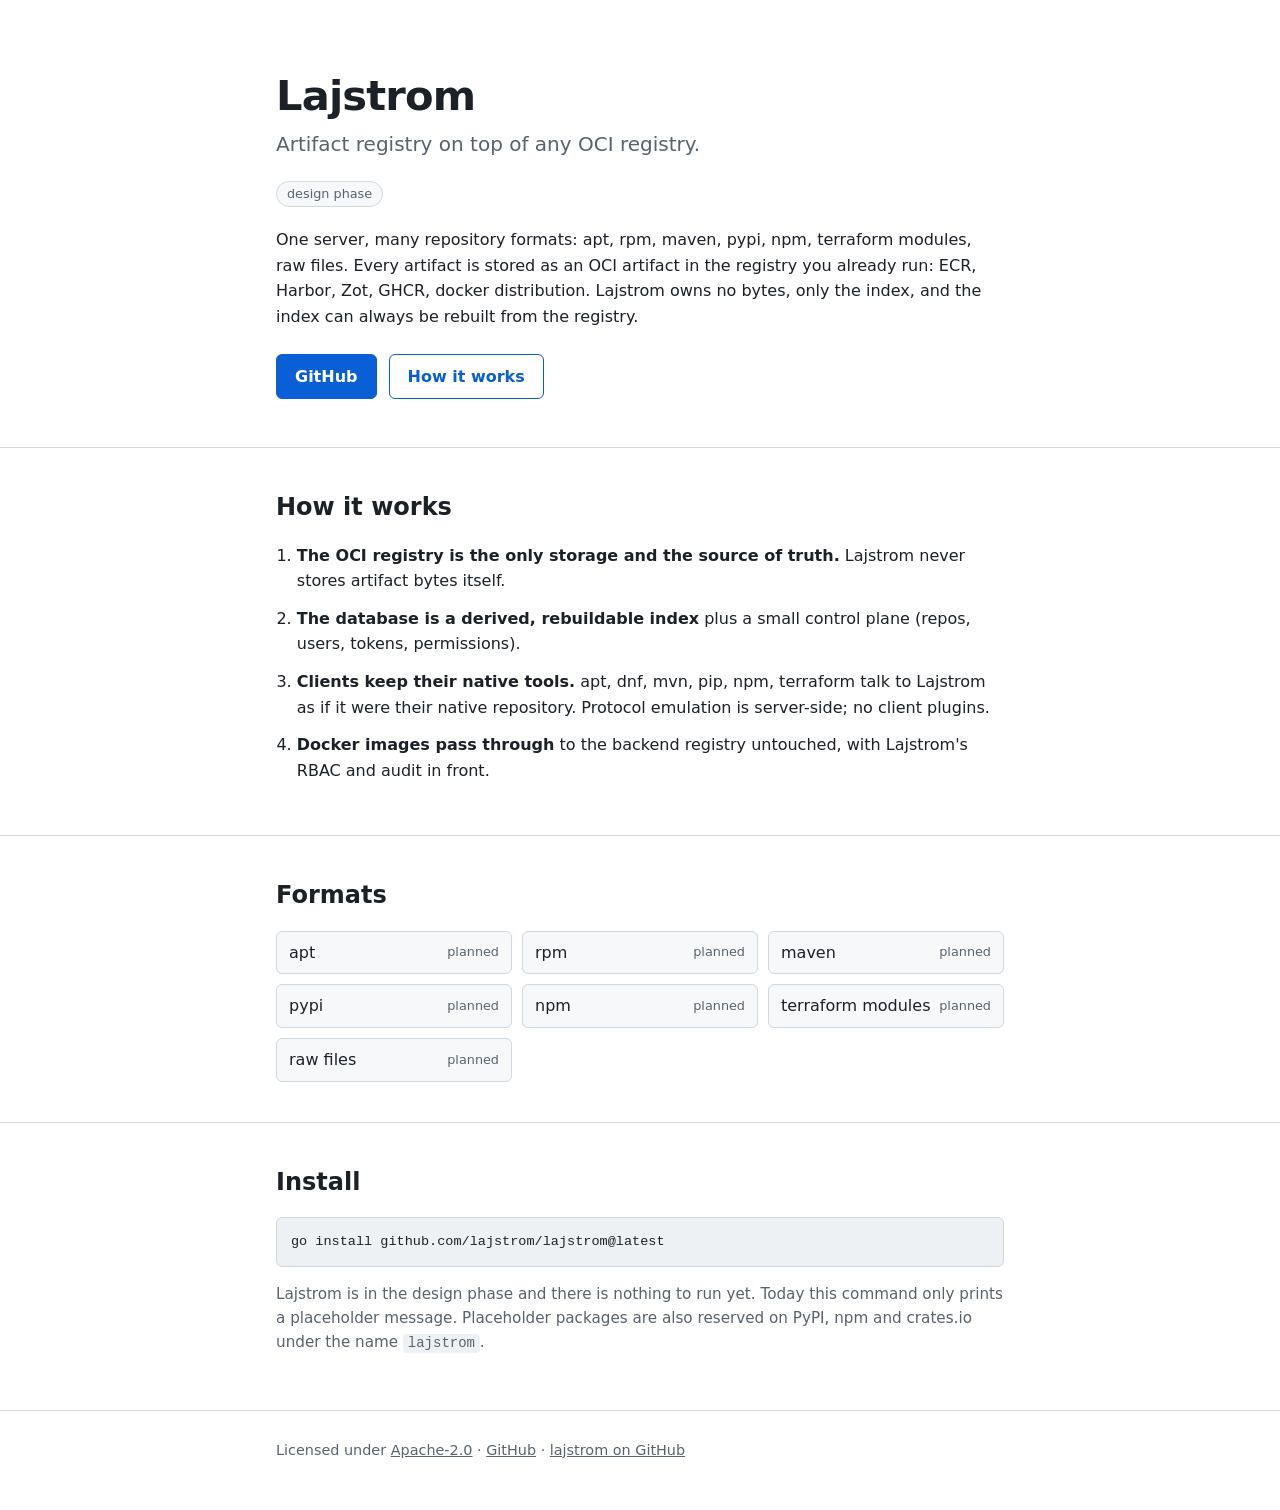
==== index.html @ 58c8857b "Initial commit: lajstrom.dev landing page Co-Authored-By: Claude Fable 5.1 <noreply@anthropic.com>" ====
<!doctype html>
<html lang="en">
<head>
<meta charset="utf-8"><meta name="viewport" content="width=device-width,initial-scale=1"><link rel="icon" href="/favicon.svg" type="image/svg+xml"><link rel="stylesheet" href="/style.css">
<title>Lajstrom</title>
<meta name="description" content="Artifact registry on top of any OCI registry. One server, many repository formats, stored in the registry you already run.">
<meta property="og:type" content="website">
<meta property="og:title" content="Lajstrom">
<meta property="og:description" content="Artifact registry on top of any OCI registry. One server, many repository formats, stored in the registry you already run.">
<meta property="og:url" content="https://lajstrom.dev/">
</head>
<body>
<header class="hero"><div class="wrap">
<h1>Lajstrom</h1>
<p class="tag">Artifact registry on top of any OCI registry.</p>
<span class="badge">design phase</span>
<p class="lead">One server, many repository formats: apt, rpm, maven, pypi, npm, terraform modules, raw files. Every artifact is stored as an OCI artifact in the registry you already run: ECR, Harbor, Zot, GHCR, docker distribution. Lajstrom owns no bytes, only the index, and the index can always be rebuilt from the registry.</p>
<div class="btns"><a class="btn primary" href="https://github.com/lajstrom/lajstrom">GitHub</a><a class="btn" href="#how-it-works">How it works</a></div>
</div></header>
<main>
<section id="how-it-works"><div class="wrap">
<h2>How it works</h2>
<ol class="principles">
<li><strong>The OCI registry is the only storage and the source of truth.</strong> Lajstrom never stores artifact bytes itself.</li>
<li><strong>The database is a derived, rebuildable index</strong> plus a small control plane (repos, users, tokens, permissions).</li>
<li><strong>Clients keep their native tools.</strong> apt, dnf, mvn, pip, npm, terraform talk to Lajstrom as if it were their native repository. Protocol emulation is server-side; no client plugins.</li>
<li><strong>Docker images pass through</strong> to the backend registry untouched, with Lajstrom's RBAC and audit in front.</li>
</ol>
</div></section>
<section id="formats"><div class="wrap">
<h2>Formats</h2>
<ul class="formats">
<li>apt <span>planned</span></li>
<li>rpm <span>planned</span></li>
<li>maven <span>planned</span></li>
<li>pypi <span>planned</span></li>
<li>npm <span>planned</span></li>
<li>terraform modules <span>planned</span></li>
<li>raw files <span>planned</span></li>
</ul>
</div></section>
<section id="install"><div class="wrap">
<h2>Install</h2>
<pre><code>go install github.com/lajstrom/lajstrom@latest</code></pre>
<p class="note">Lajstrom is in the design phase and there is nothing to run yet. Today this command only prints a placeholder message. Placeholder packages are also reserved on PyPI, npm and crates.io under the name <code>lajstrom</code>.</p>
</div></section>
</main>
<footer><div class="wrap">
Licensed under <a href="https://www.apache.org/licenses/LICENSE-2.0">Apache-2.0</a> &middot; <a href="https://github.com/lajstrom/lajstrom">GitHub</a> &middot; <a href="https://github.com/lajstrom">lajstrom on GitHub</a>
</div></footer>
</body>
</html>
---- style.css ----
:root{--bg:#fff;--fg:#1c2128;--muted:#59636e;--line:#d1d9e0;--card:#f6f8fa;--accent:#0b5fd6;--accent-fg:#fff;--code:#eef1f4}
@media (prefers-color-scheme:dark){:root{--bg:#0d1117;--fg:#e6edf3;--muted:#9198a1;--line:#30363d;--card:#161b22;--accent:#4493f8;--accent-fg:#0d1117;--code:#1c2128}}
*{box-sizing:border-box}
html{-webkit-text-size-adjust:100%}
body{margin:0;background:var(--bg);color:var(--fg);font:16px/1.6 system-ui,-apple-system,"Segoe UI",Roboto,"Helvetica Neue",Arial,sans-serif}
.wrap{max-width:760px;margin:0 auto;padding:0 16px}
a{color:var(--accent)}
code,pre{font-family:ui-monospace,SFMono-Regular,Menlo,Consolas,"Liberation Mono",monospace;font-size:.92em}
code{background:var(--code);padding:.1em .35em;border-radius:4px}
pre{background:var(--code);border:1px solid var(--line);border-radius:6px;padding:12px 14px;overflow-x:auto;margin:12px 0}
pre code{background:none;padding:0}
header.hero{padding:72px 0 48px;border-bottom:1px solid var(--line)}
h1{font-size:2.6rem;line-height:1.15;margin:0 0 8px;letter-spacing:-.02em}
.tag{font-size:1.25rem;color:var(--muted);margin:0 0 20px}
.badge{display:inline-block;font-size:.8rem;border:1px solid var(--line);background:var(--card);color:var(--muted);border-radius:999px;padding:2px 10px;margin-bottom:20px}
.lead{margin:0 0 24px}
.btns{display:flex;flex-wrap:wrap;gap:12px}
.btn{display:inline-block;padding:9px 18px;border-radius:6px;border:1px solid var(--accent);text-decoration:none;font-weight:600}
.btn.primary{background:var(--accent);color:var(--accent-fg)}
section{padding:40px 0;border-bottom:1px solid var(--line)}
h2{font-size:1.5rem;margin:0 0 16px}
ol.principles{padding-left:1.3em;margin:0}
ol.principles li{margin-bottom:12px}
ul.formats{list-style:none;padding:0;margin:0;display:grid;grid-template-columns:repeat(auto-fill,minmax(200px,1fr));gap:10px}
ul.formats li{border:1px solid var(--line);background:var(--card);border-radius:6px;padding:8px 12px;display:flex;justify-content:space-between;gap:8px}
ul.formats span{color:var(--muted);font-size:.8rem;align-self:center}
.note{color:var(--muted);font-size:.95rem}
footer{padding:28px 0 48px;color:var(--muted);font-size:.9rem}
footer a{color:var(--muted)}
@media (max-width:480px){h1{font-size:2.1rem}header.hero{padding-top:48px}}
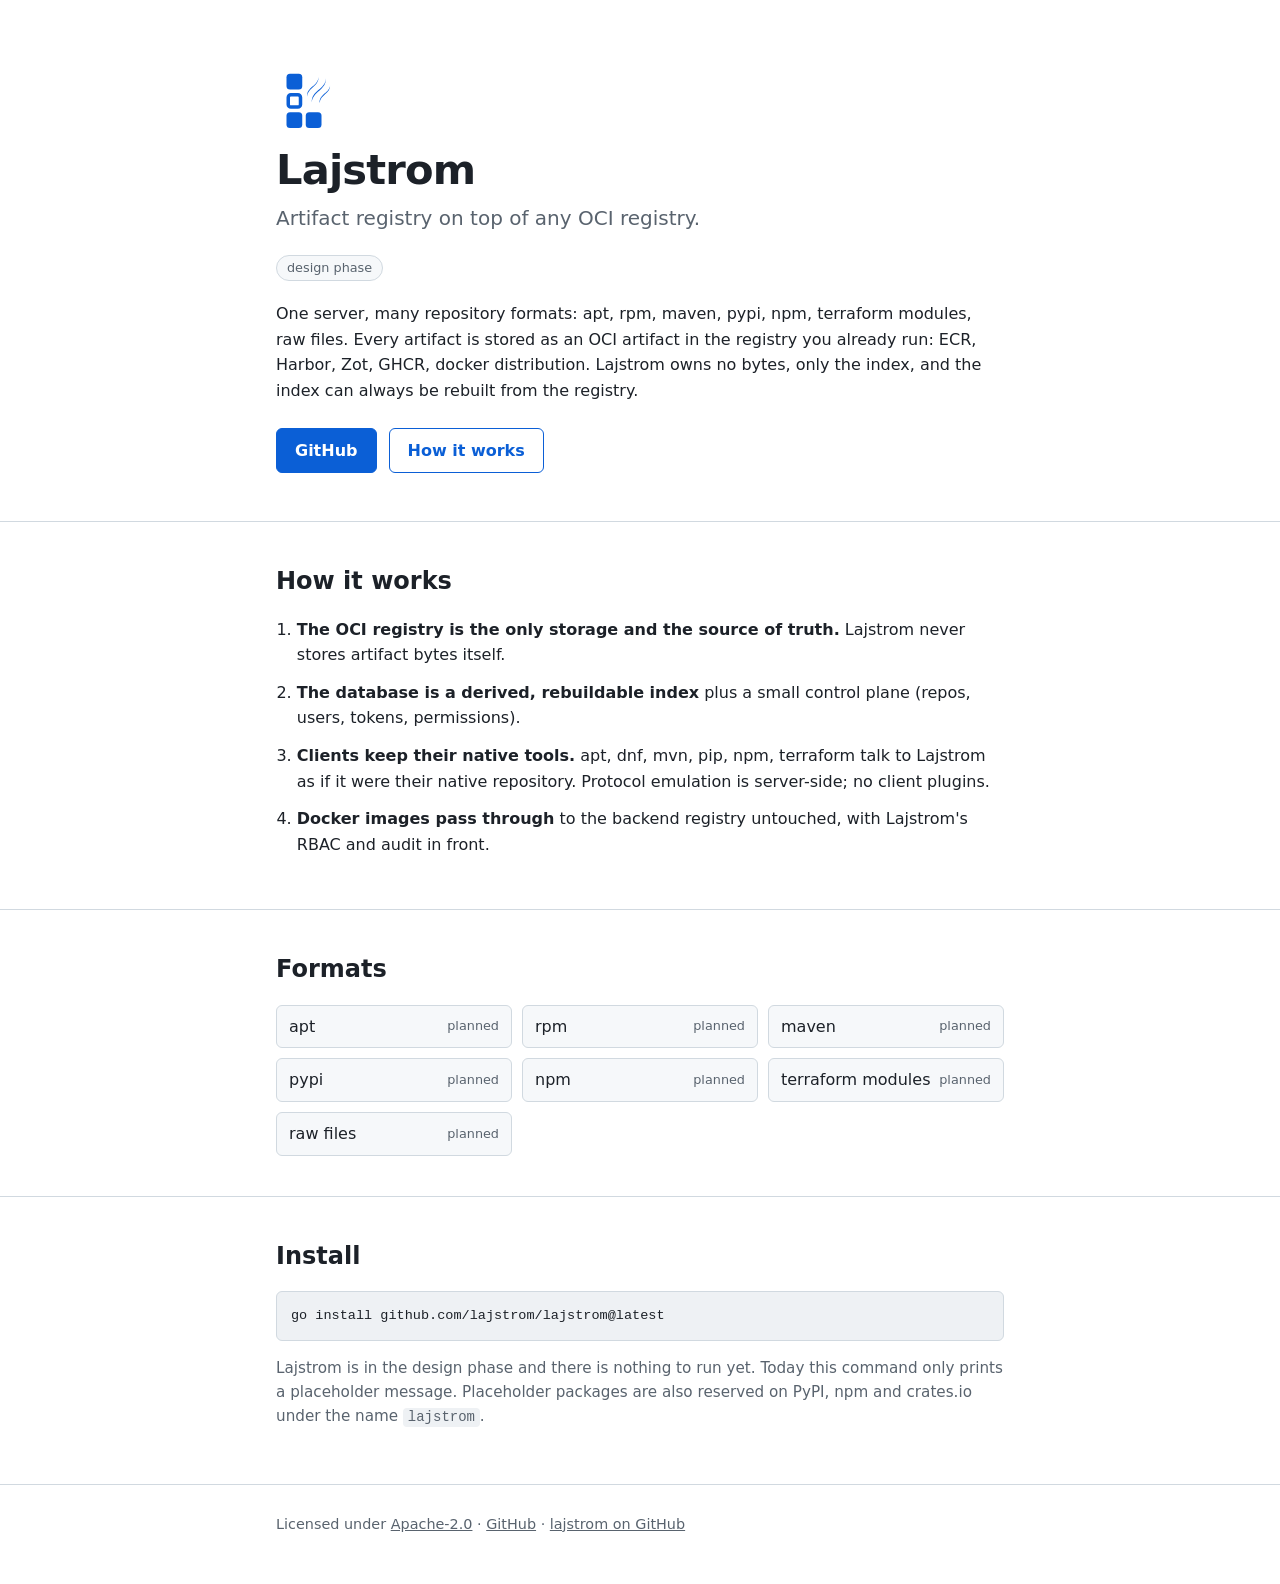
==== commit 4eba4907: "Add the logo: blocks L with steam, new favicon The mark is four rounded blocks forming an L, the mid" ====
--- a/index.html
+++ b/index.html
@@ -11,6 +11,7 @@
 </head>
 <body>
 <header class="hero"><div class="wrap">
+<picture class="mark"><source srcset="/assets/logo-dark.svg" media="(prefers-color-scheme: dark)"><img src="/assets/logo.svg" alt="" width="56" height="56"></picture>
 <h1>Lajstrom</h1>
 <p class="tag">Artifact registry on top of any OCI registry.</p>
 <span class="badge">design phase</span>
--- a/style.css
+++ b/style.css
@@ -10,6 +10,7 @@
 pre{background:var(--code);border:1px solid var(--line);border-radius:6px;padding:12px 14px;overflow-x:auto;margin:12px 0}
 pre code{background:none;padding:0}
 header.hero{padding:72px 0 48px;border-bottom:1px solid var(--line)}
+.mark{display:block;margin:0 0 18px}.mark img{display:block;width:56px;height:56px}
 h1{font-size:2.6rem;line-height:1.15;margin:0 0 8px;letter-spacing:-.02em}
 .tag{font-size:1.25rem;color:var(--muted);margin:0 0 20px}
 .badge{display:inline-block;font-size:.8rem;border:1px solid var(--line);background:var(--card);color:var(--muted);border-radius:999px;padding:2px 10px;margin-bottom:20px}
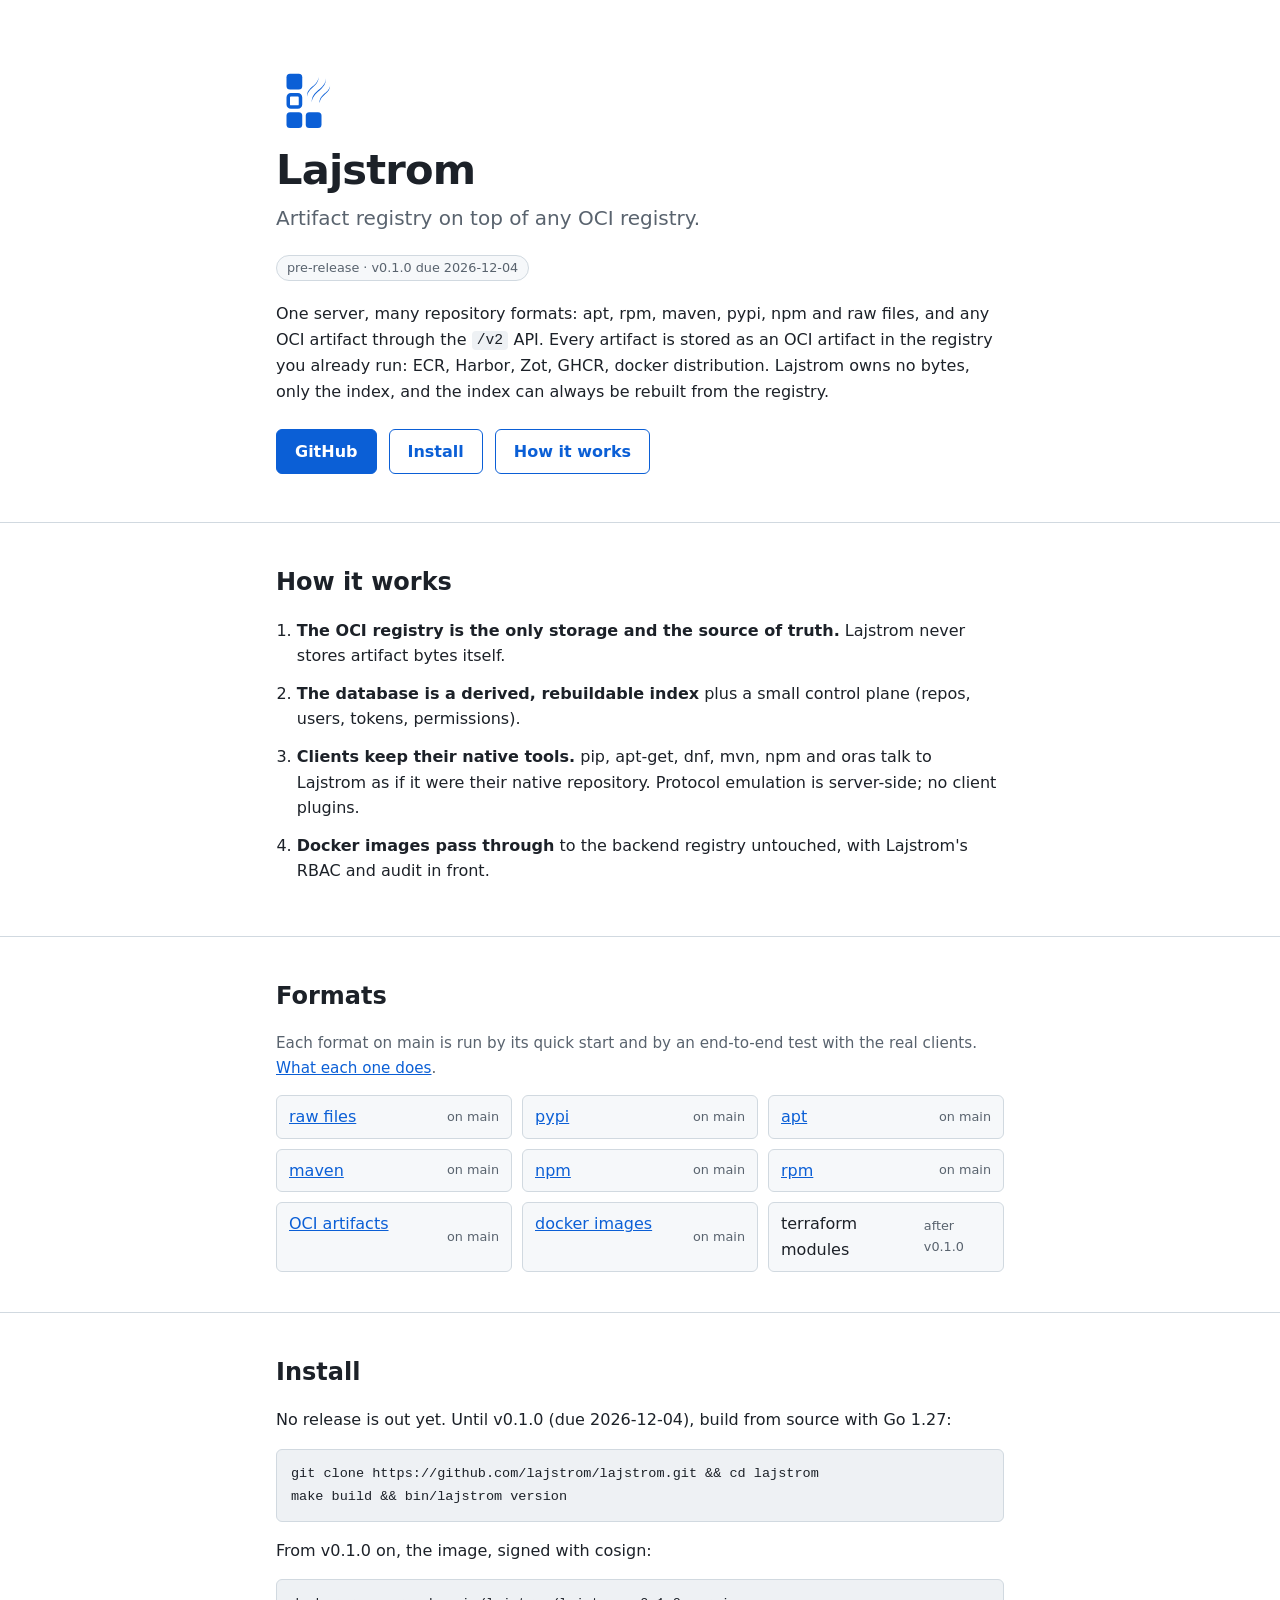
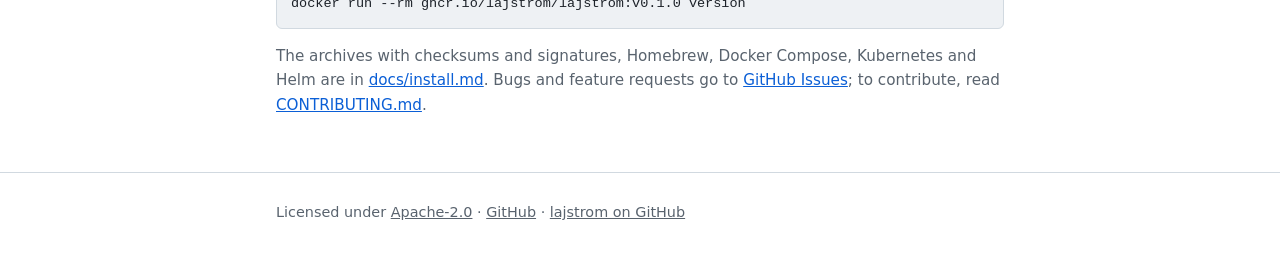
==== commit 4ef6a690: "Show the project as it is on main: formats, status and install The page still said "design phase", l" ====
--- a/index.html
+++ b/index.html
@@ -3,10 +3,10 @@
 <head>
 <meta charset="utf-8"><meta name="viewport" content="width=device-width,initial-scale=1"><link rel="icon" href="/favicon.svg" type="image/svg+xml"><link rel="stylesheet" href="/style.css">
 <title>Lajstrom</title>
-<meta name="description" content="Artifact registry on top of any OCI registry. One server, many repository formats, stored in the registry you already run.">
+<meta name="description" content="Artifact registry on top of any OCI registry. One server for apt, rpm, maven, pypi, npm, raw files and OCI artifacts, stored in the registry you already run.">
 <meta property="og:type" content="website">
 <meta property="og:title" content="Lajstrom">
-<meta property="og:description" content="Artifact registry on top of any OCI registry. One server, many repository formats, stored in the registry you already run.">
+<meta property="og:description" content="Artifact registry on top of any OCI registry. One server for apt, rpm, maven, pypi, npm, raw files and OCI artifacts, stored in the registry you already run.">
 <meta property="og:url" content="https://lajstrom.dev/">
 </head>
 <body>
@@ -14,9 +14,9 @@
 <picture class="mark"><source srcset="/assets/logo-dark.svg" media="(prefers-color-scheme: dark)"><img src="/assets/logo.svg" alt="" width="56" height="56"></picture>
 <h1>Lajstrom</h1>
 <p class="tag">Artifact registry on top of any OCI registry.</p>
-<span class="badge">design phase</span>
-<p class="lead">One server, many repository formats: apt, rpm, maven, pypi, npm, terraform modules, raw files. Every artifact is stored as an OCI artifact in the registry you already run: ECR, Harbor, Zot, GHCR, docker distribution. Lajstrom owns no bytes, only the index, and the index can always be rebuilt from the registry.</p>
-<div class="btns"><a class="btn primary" href="https://github.com/lajstrom/lajstrom">GitHub</a><a class="btn" href="#how-it-works">How it works</a></div>
+<span class="badge">pre-release &middot; v0.1.0 due 2026-12-04</span>
+<p class="lead">One server, many repository formats: apt, rpm, maven, pypi, npm and raw files, and any OCI artifact through the <code>/v2</code> API. Every artifact is stored as an OCI artifact in the registry you already run: ECR, Harbor, Zot, GHCR, docker distribution. Lajstrom owns no bytes, only the index, and the index can always be rebuilt from the registry.</p>
+<div class="btns"><a class="btn primary" href="https://github.com/lajstrom/lajstrom">GitHub</a><a class="btn" href="#install">Install</a><a class="btn" href="#how-it-works">How it works</a></div>
 </div></header>
 <main>
 <section id="how-it-works"><div class="wrap">
@@ -24,26 +24,33 @@
 <ol class="principles">
 <li><strong>The OCI registry is the only storage and the source of truth.</strong> Lajstrom never stores artifact bytes itself.</li>
 <li><strong>The database is a derived, rebuildable index</strong> plus a small control plane (repos, users, tokens, permissions).</li>
-<li><strong>Clients keep their native tools.</strong> apt, dnf, mvn, pip, npm, terraform talk to Lajstrom as if it were their native repository. Protocol emulation is server-side; no client plugins.</li>
+<li><strong>Clients keep their native tools.</strong> pip, apt-get, dnf, mvn, npm and oras talk to Lajstrom as if it were their native repository. Protocol emulation is server-side; no client plugins.</li>
 <li><strong>Docker images pass through</strong> to the backend registry untouched, with Lajstrom's RBAC and audit in front.</li>
 </ol>
 </div></section>
 <section id="formats"><div class="wrap">
 <h2>Formats</h2>
+<p class="note">Each format on main is run by its quick start and by an end-to-end test with the real clients. <a href="https://github.com/lajstrom/lajstrom#what-works">What each one does</a>.</p>
 <ul class="formats">
-<li>apt <span>planned</span></li>
-<li>rpm <span>planned</span></li>
-<li>maven <span>planned</span></li>
-<li>pypi <span>planned</span></li>
-<li>npm <span>planned</span></li>
-<li>terraform modules <span>planned</span></li>
-<li>raw files <span>planned</span></li>
+<li><a href="https://github.com/lajstrom/lajstrom/blob/main/docs/quickstart/raw.md">raw files</a> <span>on main</span></li>
+<li><a href="https://github.com/lajstrom/lajstrom/blob/main/docs/quickstart/pypi.md">pypi</a> <span>on main</span></li>
+<li><a href="https://github.com/lajstrom/lajstrom/blob/main/docs/quickstart/apt.md">apt</a> <span>on main</span></li>
+<li><a href="https://github.com/lajstrom/lajstrom/blob/main/docs/quickstart/maven.md">maven</a> <span>on main</span></li>
+<li><a href="https://github.com/lajstrom/lajstrom/blob/main/docs/quickstart/npm.md">npm</a> <span>on main</span></li>
+<li><a href="https://github.com/lajstrom/lajstrom/blob/main/docs/quickstart/rpm.md">rpm</a> <span>on main</span></li>
+<li><a href="https://github.com/lajstrom/lajstrom/blob/main/docs/quickstart/oras.md">OCI artifacts</a> <span>on main</span></li>
+<li><a href="https://github.com/lajstrom/lajstrom/blob/main/docs/quickstart/docker.md">docker images</a> <span>on main</span></li>
+<li>terraform modules <span>after v0.1.0</span></li>
 </ul>
 </div></section>
 <section id="install"><div class="wrap">
 <h2>Install</h2>
-<pre><code>go install github.com/lajstrom/lajstrom@latest</code></pre>
-<p class="note">Lajstrom is in the design phase and there is nothing to run yet. Today this command only prints a placeholder message. Placeholder packages are also reserved on PyPI, npm and crates.io under the name <code>lajstrom</code>.</p>
+<p>No release is out yet. Until v0.1.0 (due 2026-12-04), build from source with Go 1.27:</p>
+<pre><code>git clone https://github.com/lajstrom/lajstrom.git &amp;&amp; cd lajstrom
+make build &amp;&amp; bin/lajstrom version</code></pre>
+<p>From v0.1.0 on, the image, signed with cosign:</p>
+<pre><code>docker run --rm ghcr.io/lajstrom/lajstrom:v0.1.0 version</code></pre>
+<p class="note">The archives with checksums and signatures, Homebrew, Docker Compose, Kubernetes and Helm are in <a href="https://github.com/lajstrom/lajstrom/blob/main/docs/install.md">docs/install.md</a>. Bugs and feature requests go to <a href="https://github.com/lajstrom/lajstrom/issues">GitHub Issues</a>; to contribute, read <a href="https://github.com/lajstrom/lajstrom/blob/main/CONTRIBUTING.md">CONTRIBUTING.md</a>.</p>
 </div></section>
 </main>
 <footer><div class="wrap">
